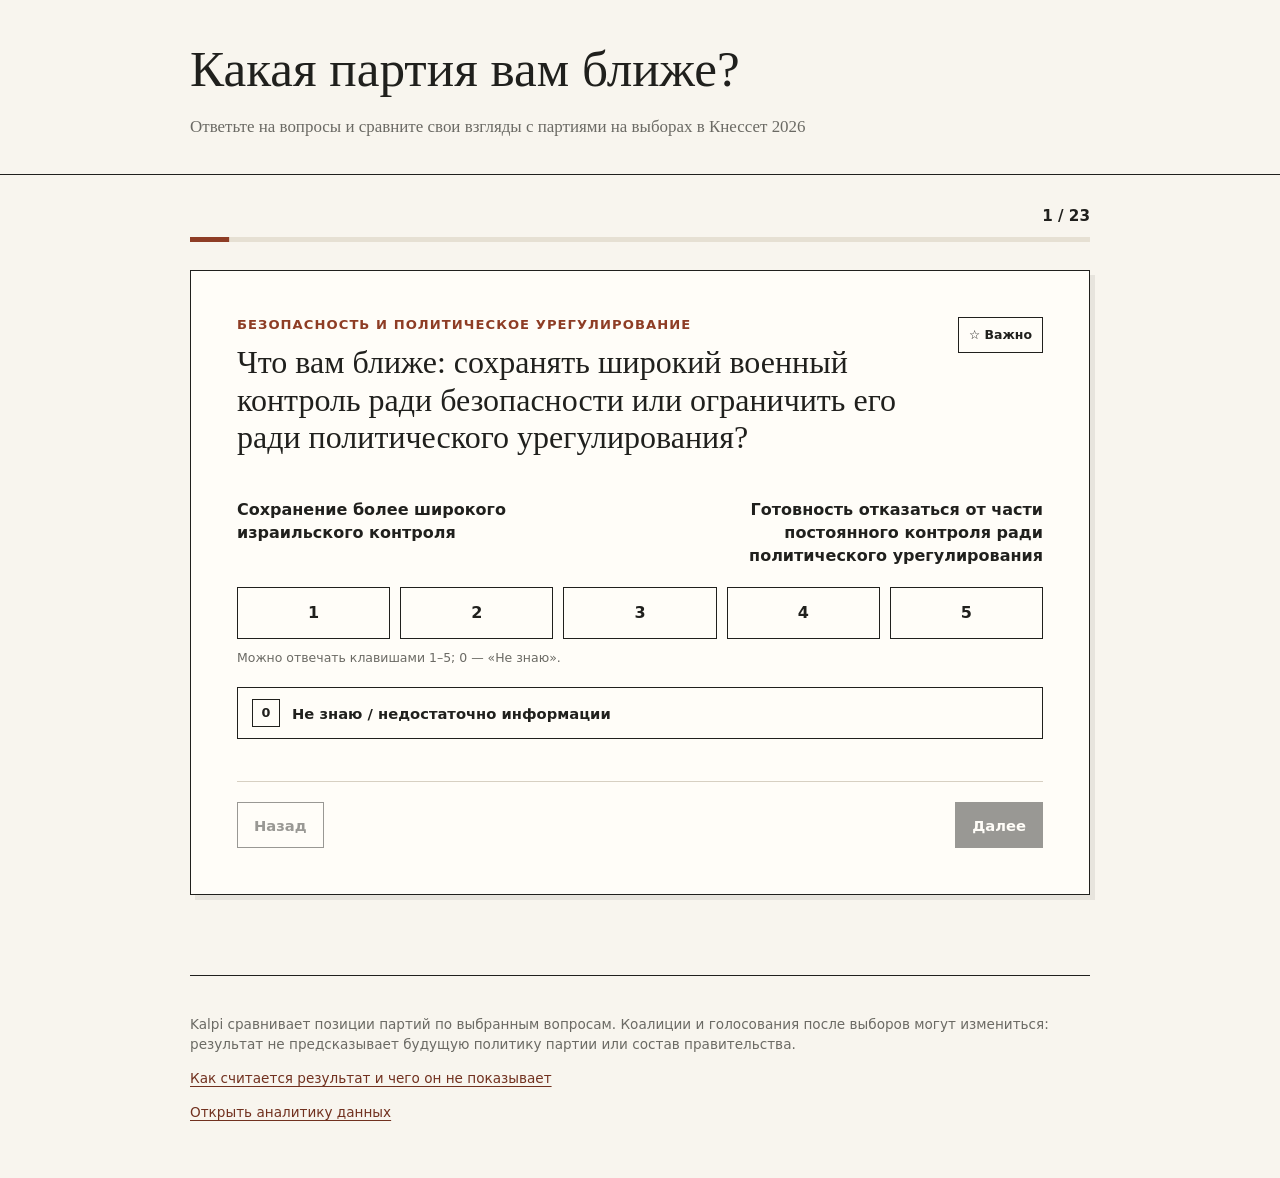
==== index.html @ 41a4c088 "Refine questionnaire layout and allow pre-answer importance marking" ====
<!doctype html>
<html lang="ru" dir="ltr">
<head>
  <meta charset="utf-8">
  <meta name="viewport" content="width=device-width, initial-scale=1">
  <title>Kalpi — политический опросник</title>
  <link rel="stylesheet" href="styles.css">
</head>
<body>
  <header class="site-header">
    <div class="shell">
      <h1 class="questionnaire-hero-title">Какая партия вам ближе?</h1>
      <p class="lede">Ответьте на вопросы и сравните свои взгляды с партиями на выборах в Кнессет 2026</p>
    </div>
  </header>

  <main class="shell">
    <section id="questionnaire" class="questionnaire-panel" aria-label="Опросник">
      <div class="questionnaire-progress">
        <div class="section-heading">
          <p id="progress" class="progress-text" aria-live="polite">1 / 23</p>
        </div>
        <div class="progress-track" aria-hidden="true"><div id="progress-bar"></div></div>
      </div>
      <p id="state-notice" class="notice hidden" role="status"></p>
      <div class="questionnaire-card">
        <div id="question-content"></div>
        <div class="wizard-actions">
          <button id="previous-question" class="secondary" type="button">Назад</button>
          <button id="next-question" class="primary" type="button">Далее</button>
        </div>
      </div>
    </section>

    <section id="results" class="panel hidden" aria-live="polite" tabindex="-1"></section>
    <section id="debug" class="panel hidden" aria-labelledby="debug-title"></section>
    <section id="developer-warnings" class="warning-panel hidden" aria-live="assertive"></section>
  </main>

  <footer class="site-footer shell">
    <p>Kalpi сравнивает позиции партий по выбранным вопросам. Коалиции и голосования после выборов могут измениться: результат не предсказывает будущую политику партии или состав правительства.</p>
    <p><a href="methodology.html">Как считается результат и чего он не показывает</a></p>
    <p><a href="analytics.html">Открыть аналитику данных</a></p>
  </footer>

  <script src="data-loader.js"></script>
  <script src="data-validation.js"></script>
  <script src="scoring.js"></script>
  <script src="analytics.js"></script>
  <script src="questionnaire-state.js"></script>
  <script src="questionnaire-ui.js"></script>
  <script src="results-ui.js"></script>
  <script src="debug-fixture.js"></script>
  <script src="app.js"></script>
</body>
</html>
---- styles.css ----
:root {
  --ink:#20201d;
  --paper:#f8f5ee;
  --surface:#fffdf8;
  --muted:#6b6a64;
  --rule:#d7d0c2;
  --accent:#8e3d25;
  --focus:#155f87;
  --link:#71311f;
  --shadow:rgba(32,32,29,.08);
  --track:#e6e0d3;
  --notice-bg:#f5e8dd;
  --metric-bg:#f4efe5;
  --warning-border:#8f211f;
  --warning-ink:#701b1b;
  --warning-bg:#fff0ed;
  --family-track:#e9e2d5;
  --gate-pass-border:#2e6a4d;
  --gate-pass-bg:#e7f0e9;
  --matrix-header:#efe8da;
  --matrix-negative:#dbe8f2;
  --matrix-neutral:#f1e5b8;
  --matrix-positive:#dce9dc;
  --matrix-missing:#f0ece4;
}
* { box-sizing:border-box; }
html { background:var(--paper); color:var(--ink); font-family:Georgia, 'Times New Roman', serif; }
body { margin:0; min-width:320px; }
button, input, select { font:inherit; }
button { cursor:pointer; }
button:focus-visible, input:focus-visible + label, select:focus-visible, a:focus-visible, summary:focus-visible { outline:3px solid var(--focus); outline-offset:3px; }
.shell { width:min(900px, calc(100% - 32px)); margin-inline:auto; }
.analytics-page main.shell { width:min(1050px, calc(100% - 32px)); }
.site-header { padding:44px 0 34px; border-bottom:1px solid var(--ink); }
.eyebrow, .question-code { margin:0 0 9px; color:var(--accent); font:700 .78rem/1.3 system-ui, sans-serif; letter-spacing:.12em; text-transform:uppercase; }
h1,h2,h3,p { overflow-wrap:anywhere; }
h1 { max-width:760px; margin:0; font-size:clamp(2.2rem, 7vw, 4.8rem); line-height:.97; font-weight:500; }
.questionnaire-hero-title { max-width:none; font-size:clamp(1.45rem, 6.5vw, 3.2rem); white-space:nowrap; overflow-wrap:normal; }
h2 { margin:0; font-size:clamp(1.65rem, 4vw, 2.45rem); font-weight:500; }
h3 { margin:0; font-size:1.15rem; }
.lede { max-width:680px; margin:20px 0 0; color:var(--muted); font-size:1.06rem; line-height:1.55; }
main { padding:32px 0 56px; }
.panel { margin:0 0 24px; padding:clamp(20px, 5vw, 46px); border:1px solid var(--ink); background:var(--surface); box-shadow:5px 5px 0 var(--shadow); }
.questionnaire-panel { margin:0 0 24px; background:transparent; box-shadow:none; }
.questionnaire-progress .progress-track { margin:12px 0 28px; }
.questionnaire-card { padding:clamp(20px, 5vw, 46px); border:1px solid var(--ink); background:var(--surface); box-shadow:5px 5px 0 var(--shadow); }
.hidden { display:none !important; }
.section-heading { display:flex; gap:20px; align-items:start; justify-content:space-between; }
.progress-text { flex:none; margin:0; margin-inline-start:auto; font:700 .95rem system-ui,sans-serif; }
.progress-track { height:5px; margin:22px 0 34px; background:var(--track); }
.progress-track > div { width:100%; height:100%; background:var(--accent); transform:scaleX(var(--progress,0)); transform-origin:left center; transition:transform .18s ease-out; }
.notice { padding:12px; border-inline-start:4px solid var(--accent); background:var(--notice-bg); line-height:1.45; }
.wizard-question fieldset { min-width:0; margin:0; padding:0; border:0; }
.wizard-question legend { width:100%; padding:0; }
.question-heading { display:flex; align-items:start; justify-content:space-between; gap:16px; }
.importance-toggle { flex:none; min-height:36px; padding:7px 10px; border:1px solid var(--ink); color:var(--ink); background:transparent; font:700 .78rem/1 system-ui,sans-serif; white-space:nowrap; }
.importance-toggle[aria-pressed="true"] { color:var(--surface); background:var(--ink); }
.question-title { display:block; margin-bottom:12px; color:var(--accent); font:700 .82rem system-ui,sans-serif; letter-spacing:.08em; text-transform:uppercase; }
.question-prompt { display:block; max-width:760px; font-size:clamp(1.35rem, 3vw, 2rem); line-height:1.18; }
.question-explanation { max-width:720px; margin:18px 0 0; color:var(--muted); line-height:1.55; }
.poles { display:grid; grid-template-columns:1fr 1fr; gap:26px; margin:42px 0 20px; font:600 1rem/1.42 system-ui,sans-serif; }
.poles p { margin:0; }
.poles p:last-child { text-align:end; }
.scale { display:grid; grid-template-columns:repeat(5, 1fr); gap:10px; width:100%; }
.scale-choice, .unknown-radio { position:relative; min-height:52px; }
.scale-choice input, .unknown-radio input { position:absolute; opacity:0; inset:0; }
.scale-choice label { display:grid; place-items:center; width:100%; min-height:52px; border:1px solid var(--ink); background:var(--surface); }
.choice-key { font:700 1rem/1 system-ui,sans-serif; }
.scale-choice input:checked + label { color:var(--surface); background:var(--ink); }
.keyboard-hint { margin:10px 0 0; color:var(--muted); font:.78rem/1.45 system-ui,sans-serif; }
.unknown-choice { margin-top:20px; }
.unknown-radio { display:block; width:100%; min-height:52px; }
.unknown-label { display:flex; align-items:center; gap:12px; width:100%; min-height:52px; padding:10px 14px; border:1px solid var(--ink); font:600 .92rem/1.3 system-ui,sans-serif; }
.unknown-number { display:grid; flex:none; place-items:center; width:28px; height:28px; border:1px solid currentColor; font:700 .8rem/1 system-ui,sans-serif; }
.unknown-radio input:checked + label { color:var(--surface); background:var(--ink); }
.sr-only { position:absolute; width:1px; height:1px; padding:0; margin:-1px; overflow:hidden; clip:rect(0,0,0,0); white-space:nowrap; border:0; }
.wizard-actions { display:flex; justify-content:space-between; gap:12px; margin-top:42px; padding-top:20px; border-top:1px solid var(--rule); }
.primary,.secondary { min-height:46px; padding:10px 16px; border:1px solid var(--ink); font:700 .92rem system-ui,sans-serif; }
.primary { color:var(--surface); background:var(--ink); }
.secondary { color:var(--ink); background:transparent; }
button:disabled { cursor:not-allowed; opacity:.45; }
.data-not-ready-result h2 { margin-bottom:16px; }
.data-not-ready-result > p:not(.eyebrow) { max-width:650px; color:var(--muted); line-height:1.55; }
.completion-metrics { display:grid; grid-template-columns:repeat(3,1fr); gap:12px; margin:28px 0 0; }
.completion-metrics div { padding:14px; border-top:2px solid var(--accent); background:var(--metric-bg); }
.completion-metrics dt { color:var(--muted); font:.76rem system-ui,sans-serif; }
.completion-metrics dd { margin:7px 0 0; font:700 1rem/1.25 system-ui,sans-serif; }
.warning-panel { width:min(900px, calc(100% - 32px)); margin:0 auto 24px; padding:16px; border:2px solid var(--warning-border); color:var(--warning-ink); background:var(--warning-bg); font: .9rem/1.45 system-ui,sans-serif; }
.warning-panel ul { margin-bottom:0; }
#debug details { margin-top:12px; padding-top:12px; border-top:1px solid var(--rule); }
#debug table { width:100%; margin-top:12px; border-collapse:collapse; font: .86rem system-ui,sans-serif; }
#debug th,#debug td { padding:8px; border-bottom:1px solid var(--rule); text-align:start; }
#debug ul { max-height:250px; overflow:auto; font: .82rem/1.4 ui-monospace,SFMono-Regular,Menlo,monospace; }
.site-footer { padding:24px 0 42px; border-top:1px solid var(--ink); color:var(--muted); font:.85rem/1.5 system-ui,sans-serif; }
.header-link,.analytics-link { margin:22px 0 0; font:700 .88rem/1.35 system-ui,sans-serif; }
a { color:var(--link); text-decoration-thickness:1px; text-underline-offset:3px; }
a:hover { color:var(--ink); }
.live-result > h2 { max-width:720px; margin-top:8px; }
.result-score { margin:16px 0 0; color:var(--accent); font:500 clamp(3.2rem, 10vw, 6rem)/.85 Georgia,serif; }
.result-summary { max-width:700px; margin:18px 0 0; color:var(--muted); line-height:1.55; }
.near-ties { margin:30px 0; padding:16px 0; border-block:1px solid var(--rule); }
.near-ties p { margin:8px 0 0; font:600 1rem/1.5 system-ui,sans-serif; }
.result-ranking { margin-top:38px; }
.result-ranking h4 { margin:25px 0 0; color:var(--muted); font:700 .86rem/1.3 system-ui,sans-serif; text-transform:uppercase; letter-spacing:.08em; }
.result-ranking ol { margin:12px 0 0; padding:0; list-style:none; }
.ranking-row { display:grid; grid-template-columns:32px minmax(110px,1fr) 65px 100px 55px; gap:10px; align-items:baseline; padding:10px 0; border-top:1px solid var(--rule); font:.88rem/1.35 system-ui,sans-serif; }
.ranking-row strong { font-size:.96rem; }
.ranking-row-ineligible { color:var(--muted); }
.ranking-place { color:var(--accent); font-weight:700; }
.result-highlights { display:grid; grid-template-columns:1fr 1fr; gap:30px; margin:42px 0; padding-block:20px; border-block:1px solid var(--ink); }
.result-highlights ul { margin:12px 0 0; padding:0; list-style:none; font:.9rem/1.45 system-ui,sans-serif; }
.result-highlights li { padding:7px 0; border-top:1px solid var(--rule); }
.family-profile { margin-top:40px; }
.family-result { padding:22px 0; border-top:1px solid var(--rule); }
.family-result-heading { display:flex; gap:16px; align-items:baseline; justify-content:space-between; }
.family-result-heading strong { color:var(--accent); font:700 1.15rem system-ui,sans-serif; }
.family-result > p { margin:8px 0 0; color:var(--muted); font:.84rem/1.4 system-ui,sans-serif; }
.family-bar { height:9px; margin-top:14px; background:var(--family-track); }
.family-bar span { display:block; width:100%; height:100%; background:var(--accent); transform:scaleX(var(--family-score,0)); transform-origin:left center; transition:transform .18s ease-out; }
.question-evidence { margin-top:12px; padding:12px 0 0; border-top:1px dotted var(--rule); }
.question-evidence summary { cursor:pointer; font:600 .86rem/1.4 system-ui,sans-serif; }
.question-evidence p { max-width:720px; margin:12px 0 0; color:var(--muted); line-height:1.5; }
.evidence-facts { display:grid; grid-template-columns:repeat(5,minmax(0,1fr)); gap:8px; margin:14px 0 0; }
.evidence-facts div { padding:8px; background:var(--metric-bg); }
.evidence-facts dt { color:var(--muted); font:.7rem/1.3 system-ui,sans-serif; }
.evidence-facts dd { margin:4px 0 0; font:700 .82rem/1.3 system-ui,sans-serif; overflow-wrap:anywhere; }
.evidence-sources { font:.84rem/1.5 system-ui,sans-serif; }
.gate-pass,.gate-fail { padding:13px 16px; margin:22px 0; border-inline-start:4px solid; line-height:1.5; }
.gate-pass { border-color:var(--gate-pass-border); background:var(--gate-pass-bg); }
.gate-fail { border-color:var(--warning-border); background:var(--warning-bg); }
.analytics-filters { display:grid; grid-template-columns:repeat(3,minmax(0,1fr)); gap:16px; margin-top:24px; }
.analytics-filters label { display:grid; gap:6px; color:var(--muted); font:700 .78rem/1.3 system-ui,sans-serif; letter-spacing:.04em; }
.analytics-filters select { min-height:42px; padding:8px; border:1px solid var(--ink); color:var(--ink); background:var(--surface); }
.table-scroll { overflow-x:auto; margin-top:24px; border:1px solid var(--rule); }
.analytics-matrix-desktop { display:block; }
.analytics-matrix-mobile { display:none; }
.analytics-matrix-table,.audit-table { width:max-content; min-width:100%; border-collapse:collapse; font:.78rem/1.3 system-ui,sans-serif; }
.analytics-matrix-table th,.analytics-matrix-table td { padding:0; border-bottom:1px solid var(--rule); text-align:start; vertical-align:middle; }
.audit-table th,.audit-table td { padding:8px; border-bottom:1px solid var(--rule); text-align:start; vertical-align:top; }
.analytics-matrix-table thead th { position:sticky; top:0; background:var(--matrix-header); }
.analytics-matrix-table tbody th { position:sticky; inset-inline-start:0; z-index:1; background:var(--surface); min-width:100px; padding:4px 6px; }
.analytics-matrix-desktop .analytics-matrix-table thead th { min-width:30px; padding:3px 0; text-align:center; }
.matrix-cell { display:block; width:30px; min-width:30px; height:30px; min-height:30px; padding:0; border:1px solid var(--ink); color:var(--ink); font-size:.68rem; font-weight:700; line-height:1; }
.analytics-matrix-mobile .analytics-matrix-table tbody th { min-width:150px; max-width:180px; }
.analytics-matrix-mobile .analytics-matrix-table thead th { min-width:44px; max-width:56px; padding:5px 2px; font-size:.68rem; line-height:1.1; writing-mode:vertical-rl; transform:rotate(180deg); }
.analytics-matrix-mobile .matrix-cell { width:30px; min-width:30px; height:30px; min-height:30px; font-size:.72rem; }
.matrix-value-negative { background:var(--matrix-negative); }
.matrix-value-neutral { background:var(--matrix-neutral); }
.matrix-value-positive { background:var(--matrix-positive); }
.matrix-value-missing { color:var(--muted); background:var(--matrix-missing); }
.provenance-grid { display:grid; grid-template-columns:repeat(2,minmax(0,1fr)); gap:28px; margin-top:26px; }
.provenance-grid ul,.source-list { margin:12px 0 0; padding:0; list-style:none; font:.86rem/1.4 system-ui,sans-serif; }
.provenance-grid li { display:flex; justify-content:space-between; gap:16px; padding:7px 0; border-top:1px solid var(--rule); }
.source-list li { padding:8px 0; border-top:1px solid var(--rule); }
.source-list span { color:var(--muted); font-size:.8em; }
@media (max-width:620px) {
  .site-header { padding-top:30px; }
  .panel { padding:20px; }
  .questionnaire-card { padding:20px; }
  .section-heading { gap:12px; }
  .question-heading { gap:10px; }
  .importance-toggle { width:36px; min-height:36px; padding:0; font-size:0; }
  .importance-toggle::first-letter { font-size:1.1rem; }
  .poles { grid-template-columns:1fr; gap:10px; margin-top:30px; }
  .poles p:last-child { text-align:start; }
  .scale { gap:6px; }
  .scale-choice, .scale-choice label { min-height:48px; }
  .completion-metrics { grid-template-columns:1fr; }
  .ranking-row { grid-template-columns:28px minmax(0,1fr) 55px; }
  .ranking-row span:nth-last-child(-n+2) { grid-column:2 / -1; }
  .result-highlights,.provenance-grid { grid-template-columns:1fr; gap:22px; }
  .evidence-facts { grid-template-columns:repeat(2,minmax(0,1fr)); }
  .analytics-filters { grid-template-columns:1fr; }
  .analytics-matrix-desktop { display:none; }
  .analytics-matrix-mobile { display:block; }
}

@media (prefers-reduced-motion: reduce) {
  *, *::before, *::after {
    animation-duration:.01ms !important;
    animation-iteration-count:1 !important;
    transition-duration:.01ms !important;
    scroll-behavior:auto !important;
  }
}
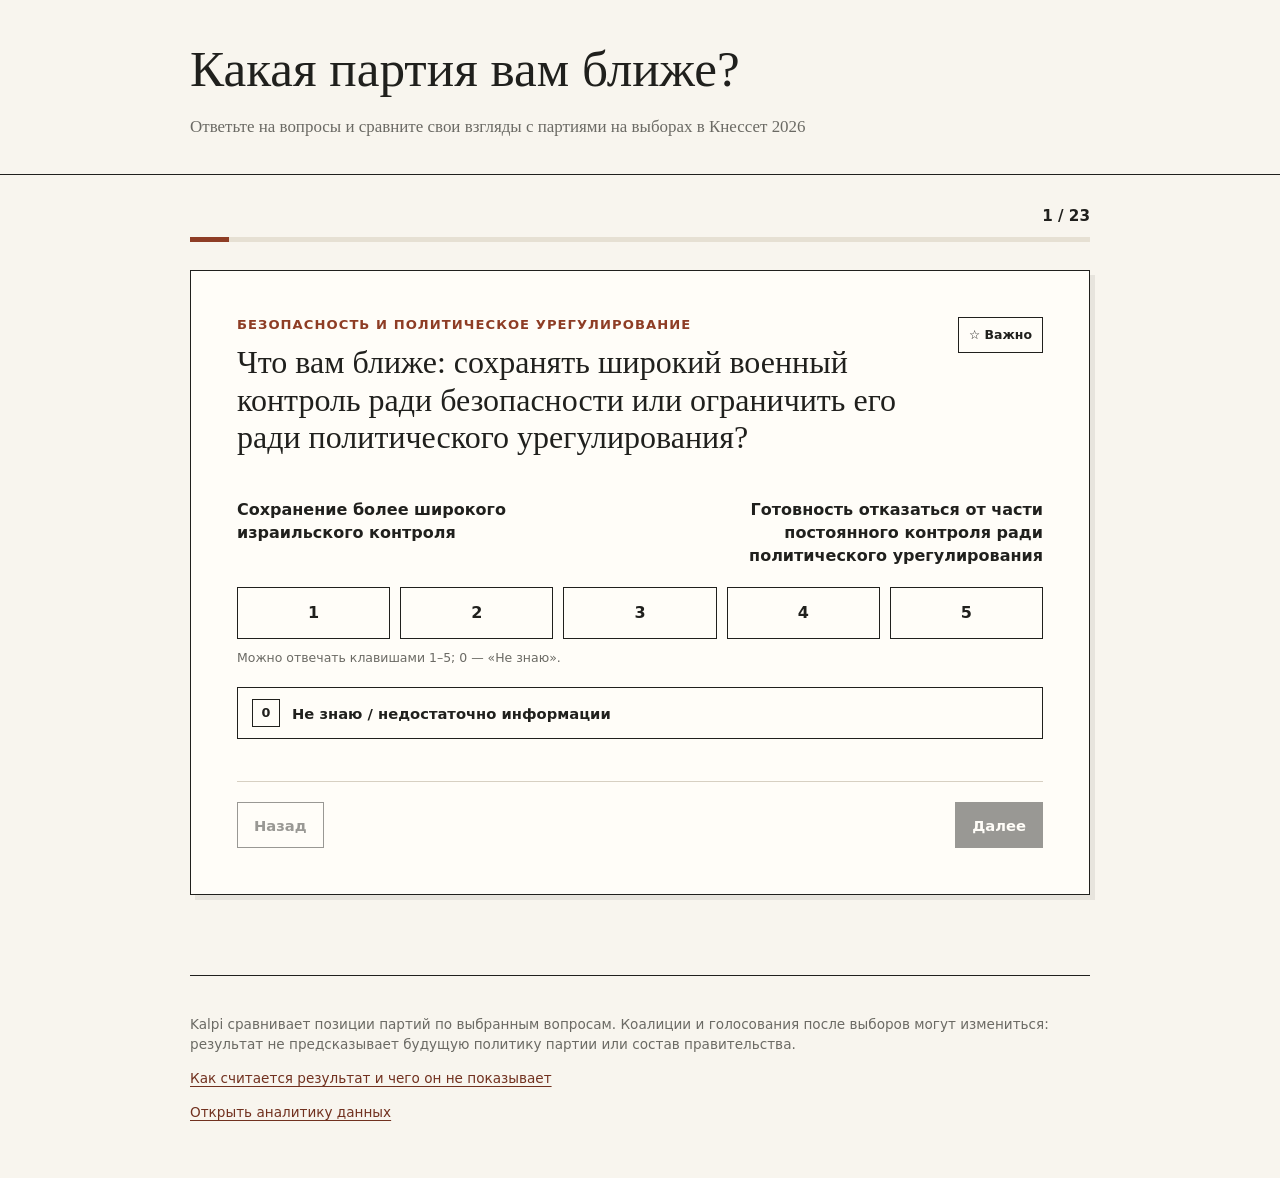
==== commit bf46fff3: "fix: make progress bars CSP-safe" ====
--- a/index.html
+++ b/index.html
@@ -20,7 +20,7 @@
         <div class="section-heading">
           <p id="progress" class="progress-text" aria-live="polite">1 / 23</p>
         </div>
-        <div class="progress-track" aria-hidden="true"><div id="progress-bar"></div></div>
+        <div class="progress-track" aria-hidden="true"><progress id="progress-bar" max="1" value="0"></progress></div>
       </div>
       <p id="state-notice" class="notice hidden" role="status"></p>
       <div class="questionnaire-card">
--- a/styles.css
+++ b/styles.css
@@ -48,7 +48,11 @@
 .section-heading { display:flex; gap:20px; align-items:start; justify-content:space-between; }
 .progress-text { flex:none; margin:0; margin-inline-start:auto; font:700 .95rem system-ui,sans-serif; }
 .progress-track { height:5px; margin:22px 0 34px; background:var(--track); }
-.progress-track > div { width:100%; height:100%; background:var(--accent); transform:scaleX(var(--progress,0)); transform-origin:left center; transition:transform .18s ease-out; }
+.progress-track > progress,
+.family-progress { display:block; width:100%; height:100%; border:0; background:transparent; appearance:none; }
+.progress-track > progress::-webkit-progress-bar { background:var(--track); }
+.progress-track > progress::-webkit-progress-value { background:var(--accent); transition:width .18s ease-out; }
+.progress-track > progress::-moz-progress-bar { background:var(--accent); transition:width .18s ease-out; }
 .notice { padding:12px; border-inline-start:4px solid var(--accent); background:var(--notice-bg); line-height:1.45; }
 .wizard-question fieldset { min-width:0; margin:0; padding:0; border:0; }
 .wizard-question legend { width:100%; padding:0; }
@@ -116,7 +120,9 @@
 .family-result-heading strong { color:var(--accent); font:700 1.15rem system-ui,sans-serif; }
 .family-result > p { margin:8px 0 0; color:var(--muted); font:.84rem/1.4 system-ui,sans-serif; }
 .family-bar { height:9px; margin-top:14px; background:var(--family-track); }
-.family-bar span { display:block; width:100%; height:100%; background:var(--accent); transform:scaleX(var(--family-score,0)); transform-origin:left center; transition:transform .18s ease-out; }
+.family-progress::-webkit-progress-bar { background:var(--family-track); }
+.family-progress::-webkit-progress-value { background:var(--accent); transition:width .18s ease-out; }
+.family-progress::-moz-progress-bar { background:var(--accent); transition:width .18s ease-out; }
 .question-evidence { margin-top:12px; padding:12px 0 0; border-top:1px dotted var(--rule); }
 .question-evidence summary { cursor:pointer; font:600 .86rem/1.4 system-ui,sans-serif; }
 .question-evidence p { max-width:720px; margin:12px 0 0; color:var(--muted); line-height:1.5; }
@@ -161,8 +167,9 @@
   .question-heading { gap:10px; }
   .importance-toggle { width:36px; min-height:36px; padding:0; font-size:0; }
   .importance-toggle::first-letter { font-size:1.1rem; }
-  .poles { grid-template-columns:1fr; gap:10px; margin-top:30px; }
-  .poles p:last-child { text-align:start; }
+  .poles { grid-template-columns:repeat(2,minmax(0,1fr)); gap:14px; margin-top:30px; }
+  .poles p:first-child,.poles p:last-child { grid-column:auto; overflow-wrap:normal; }
+  .poles p:last-child { text-align:end; }
   .scale { gap:6px; }
   .scale-choice, .scale-choice label { min-height:48px; }
   .completion-metrics { grid-template-columns:1fr; }
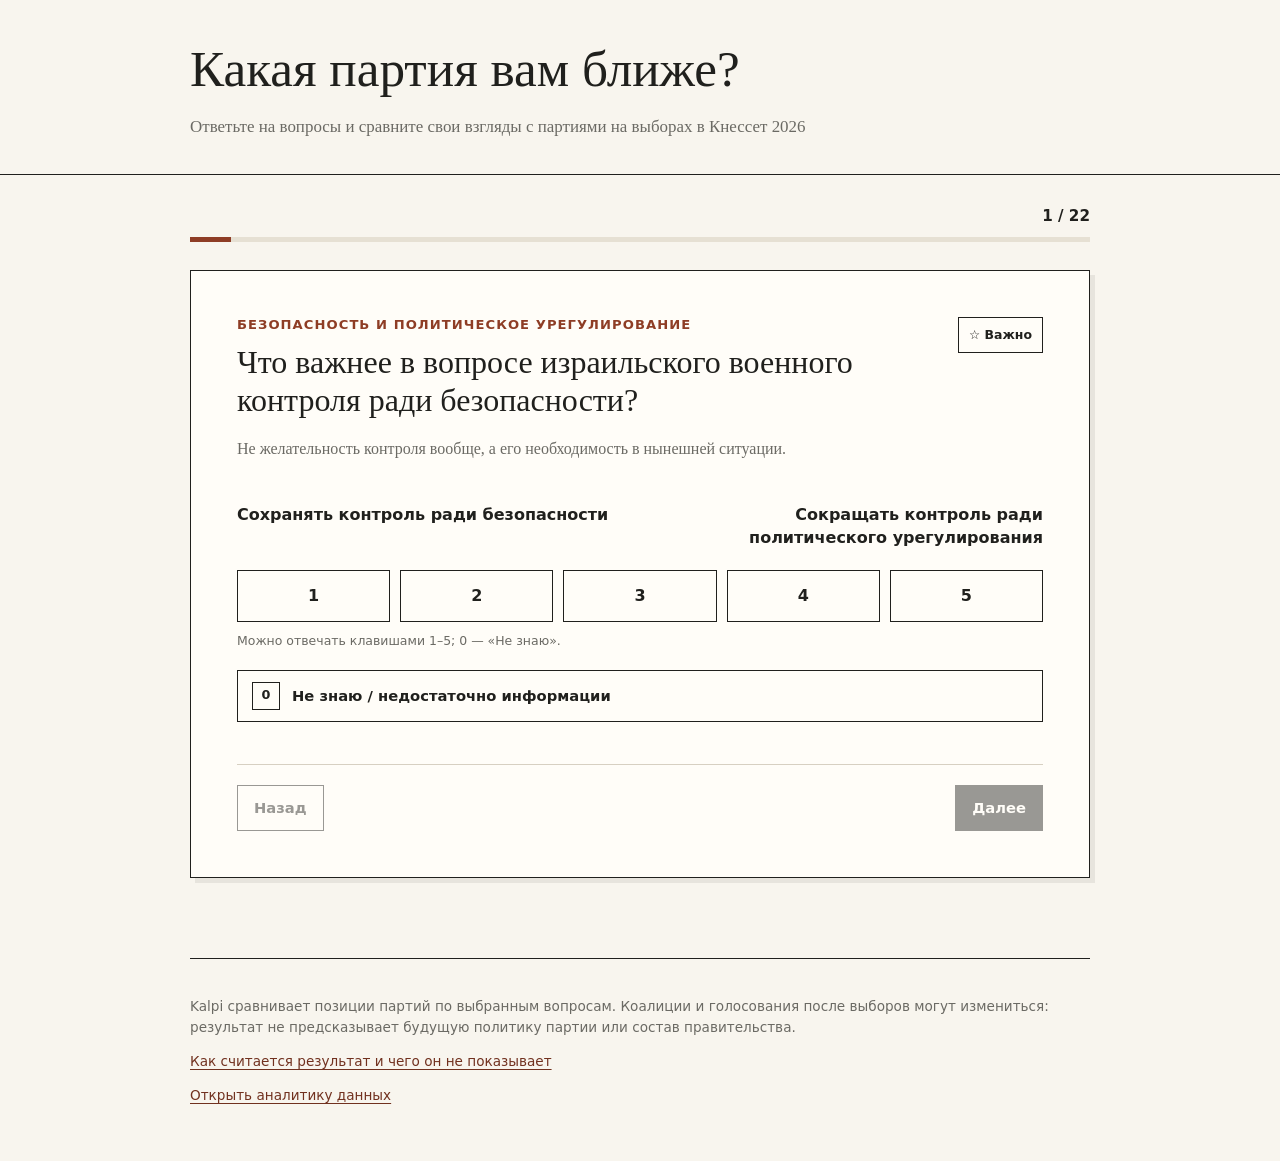
==== commit 4bff0941: "remove 1 question about schools" ====
--- a/index.html
+++ b/index.html
@@ -18,7 +18,7 @@
     <section id="questionnaire" class="questionnaire-panel" aria-label="Опросник">
       <div class="questionnaire-progress">
         <div class="section-heading">
-          <p id="progress" class="progress-text" aria-live="polite">1 / 23</p>
+          <p id="progress" class="progress-text" aria-live="polite">1 / 22</p>
         </div>
         <div class="progress-track" aria-hidden="true"><progress id="progress-bar" max="1" value="0"></progress></div>
       </div>
--- a/styles.css
+++ b/styles.css
@@ -124,7 +124,28 @@
 .family-progress::-webkit-progress-value { background:var(--accent); transition:width .18s ease-out; }
 .family-progress::-moz-progress-bar { background:var(--accent); transition:width .18s ease-out; }
 .question-evidence { margin-top:12px; padding:12px 0 0; border-top:1px dotted var(--rule); }
-.question-evidence summary { cursor:pointer; font:600 .86rem/1.4 system-ui,sans-serif; }
+.question-evidence summary { display:flex; flex-wrap:wrap; align-items:baseline; justify-content:space-between; gap:6px 18px; cursor:pointer; font:600 .86rem/1.4 system-ui,sans-serif; }
+.question-evidence-title { font-size:.98rem; }
+.question-evidence-meta { color:var(--muted); font-size:.78rem; font-weight:500; }
+.question-profile-prompt { max-width:720px; margin:18px 0 0; color:var(--ink) !important; font-size:1.08rem; line-height:1.45 !important; }
+.position-axis { margin:24px 0 4px; padding:16px 0 14px; border-block:1px solid var(--rule); }
+.position-axis-poles { display:grid; grid-template-columns:1fr 1fr; gap:24px; font:.82rem/1.4 system-ui,sans-serif; }
+.position-axis-poles span { display:grid; gap:4px; }
+.position-axis-poles span:last-child { text-align:end; }
+.position-axis-poles b { color:var(--accent); font-size:.7rem; letter-spacing:.07em; text-transform:uppercase; }
+.position-axis-track { display:grid; grid-template-columns:repeat(5,1fr); min-height:42px; margin:10px 0 8px; }
+.position-axis-slot { position:relative; display:flex; align-items:center; justify-content:center; min-width:0; }
+.position-axis-slot::before { content:""; position:absolute; inset-inline:0; top:50%; border-top:1px solid var(--ink); }
+.position-axis-slot:first-child::before { inset-inline-start:50%; }
+.position-axis-slot:last-child::before { inset-inline-end:50%; }
+.position-axis-tick { position:relative; z-index:1; width:9px; height:9px; border:1px solid var(--ink); background:var(--surface); }
+.position-marker { position:relative; z-index:2; display:inline-grid; place-items:center; width:24px; height:24px; border:1px solid var(--ink); color:var(--surface); background:var(--ink); font:700 .72rem/1 system-ui,sans-serif; font-style:normal; }
+.position-marker-party { background:var(--accent); }
+.position-axis-slot .position-marker + .position-marker { margin-inline-start:3px; }
+.position-axis-legend { display:flex; flex-wrap:wrap; gap:8px 20px; color:var(--muted); font:.78rem/1.45 system-ui,sans-serif; }
+.position-axis-legend .position-marker { width:20px; height:20px; margin-inline-end:4px; vertical-align:middle; }
+.evidence-provenance { margin-top:16px; padding-top:12px; border-top:1px solid var(--rule); }
+.evidence-scope { color:var(--ink) !important; font:700 .78rem/1.4 system-ui,sans-serif; }
 .question-evidence p { max-width:720px; margin:12px 0 0; color:var(--muted); line-height:1.5; }
 .evidence-facts { display:grid; grid-template-columns:repeat(5,minmax(0,1fr)); gap:8px; margin:14px 0 0; }
 .evidence-facts div { padding:8px; background:var(--metric-bg); }
@@ -177,6 +198,10 @@
   .ranking-row span:nth-last-child(-n+2) { grid-column:2 / -1; }
   .result-highlights,.provenance-grid { grid-template-columns:1fr; gap:22px; }
   .evidence-facts { grid-template-columns:repeat(2,minmax(0,1fr)); }
+  .question-evidence summary { display:block; }
+  .question-evidence-meta { display:block; margin-top:4px; }
+  .position-axis-poles { gap:12px; font-size:.76rem; }
+  .position-axis-legend { display:grid; gap:8px; }
   .analytics-filters { grid-template-columns:1fr; }
   .analytics-matrix-desktop { display:none; }
   .analytics-matrix-mobile { display:block; }
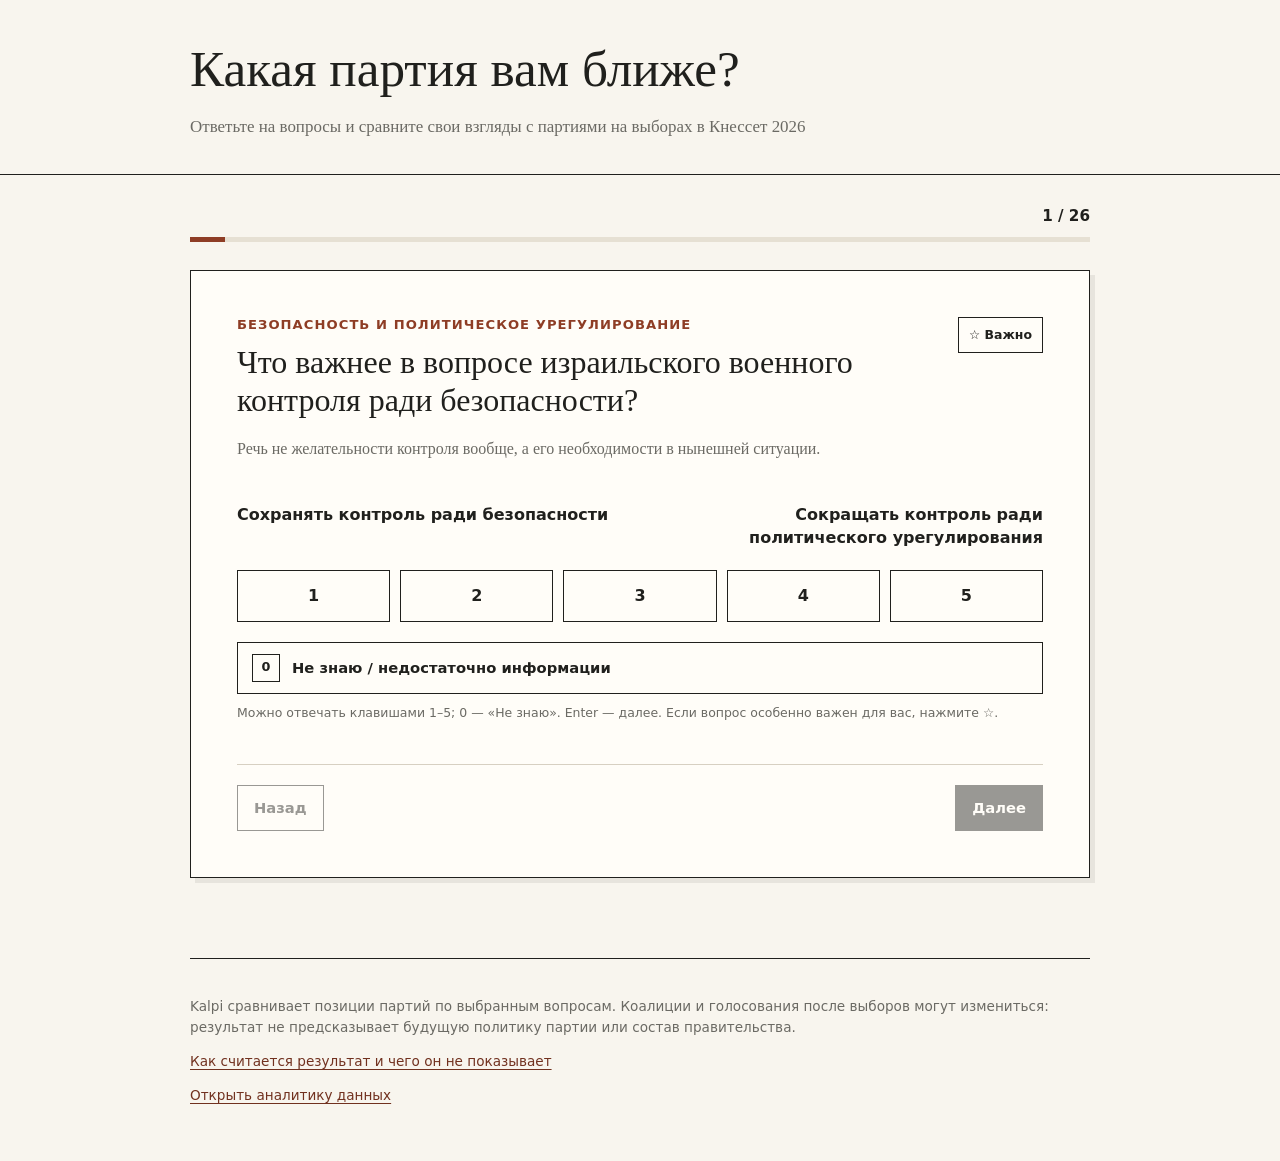
==== commit 5f4ca854: "Update page title for 2026 Knesset party comparison" ====
--- a/index.html
+++ b/index.html
@@ -3,7 +3,7 @@
 <head>
   <meta charset="utf-8">
   <meta name="viewport" content="width=device-width, initial-scale=1">
-  <title>Kalpi — политический опросник</title>
+  <title>Сравни свои взгляды с партиями Израиля на выборах в Кнессет 2026</title>
   <link rel="stylesheet" href="styles.css">
 </head>
 <body>
--- a/styles.css
+++ b/styles.css
@@ -84,7 +84,7 @@
 .secondary { color:var(--ink); background:transparent; }
 button:disabled { cursor:not-allowed; opacity:.45; }
 .data-not-ready-result h2 { margin-bottom:16px; }
-.data-not-ready-result > p:not(.eyebrow) { max-width:650px; color:var(--muted); line-height:1.55; }
+.data-not-ready-result > p { max-width:650px; color:var(--muted); line-height:1.55; }
 .completion-metrics { display:grid; grid-template-columns:repeat(3,1fr); gap:12px; margin:28px 0 0; }
 .completion-metrics div { padding:14px; border-top:2px solid var(--accent); background:var(--metric-bg); }
 .completion-metrics dt { color:var(--muted); font:.76rem system-ui,sans-serif; }
@@ -102,19 +102,27 @@
 .live-result > h2 { max-width:720px; margin-top:8px; }
 .result-score { margin:16px 0 0; color:var(--accent); font:500 clamp(3.2rem, 10vw, 6rem)/.85 Georgia,serif; }
 .result-summary { max-width:700px; margin:18px 0 0; color:var(--muted); line-height:1.55; }
-.near-ties { margin:30px 0; padding:16px 0; border-block:1px solid var(--rule); }
-.near-ties p { margin:8px 0 0; font:600 1rem/1.5 system-ui,sans-serif; }
 .result-ranking { margin-top:38px; }
+.ranking-note { margin:8px 0 0; color:var(--muted); font:.82rem/1.45 system-ui,sans-serif; }
 .result-ranking h4 { margin:25px 0 0; color:var(--muted); font:700 .86rem/1.3 system-ui,sans-serif; text-transform:uppercase; letter-spacing:.08em; }
 .result-ranking ol { margin:12px 0 0; padding:0; list-style:none; }
 .ranking-row { display:grid; grid-template-columns:32px minmax(110px,1fr) 65px 100px 55px; gap:10px; align-items:baseline; padding:10px 0; border-top:1px solid var(--rule); font:.88rem/1.35 system-ui,sans-serif; }
 .ranking-row strong { font-size:.96rem; }
 .ranking-row-ineligible { color:var(--muted); }
 .ranking-place { color:var(--accent); font-weight:700; }
-.result-highlights { display:grid; grid-template-columns:1fr 1fr; gap:30px; margin:42px 0; padding-block:20px; border-block:1px solid var(--ink); }
-.result-highlights ul { margin:12px 0 0; padding:0; list-style:none; font:.9rem/1.45 system-ui,sans-serif; }
-.result-highlights li { padding:7px 0; border-top:1px solid var(--rule); }
 .family-profile { margin-top:40px; }
+.family-profile-details { margin-top:40px; border-top:2px solid var(--accent); }
+.result-disclosure-summary { display:flex; align-items:baseline; justify-content:space-between; gap:18px; padding:20px 0 0; cursor:pointer; list-style:none; font:700 clamp(1.45rem, 3vw, 2rem)/1.15 Georgia,serif; }
+.result-disclosure-summary::-webkit-details-marker { display:none; }
+.result-disclosure-summary::after { content:"＋"; flex:none; color:var(--accent); font:400 1.8rem/1 system-ui,sans-serif; }
+.result-disclosure-label { max-width:680px; }
+.result-disclosure-action { flex:none; color:var(--muted); font:700 .72rem/1.25 system-ui,sans-serif; letter-spacing:.04em; text-transform:uppercase; }
+.family-profile-details[open] .result-disclosure-summary::after,
+.priority-picker[open] .result-disclosure-summary::after { content:"−"; }
+.family-profile-body { margin-top:16px; }
+.family-profile-body > h3 { margin-top:8px; }
+.profile-intro { max-width:700px; margin:8px 0 0; color:var(--muted); font:.84rem/1.45 system-ui,sans-serif; }
+.profile-subheading { margin-top:42px !important; padding-top:20px; border-top:1px solid var(--ink); }
 .family-result { padding:22px 0; border-top:1px solid var(--rule); }
 .family-result-heading { display:flex; gap:16px; align-items:baseline; justify-content:space-between; }
 .family-result-heading strong { color:var(--accent); font:700 1.15rem system-ui,sans-serif; }
@@ -152,6 +160,23 @@
 .evidence-facts dt { color:var(--muted); font:.7rem/1.3 system-ui,sans-serif; }
 .evidence-facts dd { margin:4px 0 0; font:700 .82rem/1.3 system-ui,sans-serif; overflow-wrap:anywhere; }
 .evidence-sources { font:.84rem/1.5 system-ui,sans-serif; }
+.priority-picker { margin-top:40px; border-top:2px solid var(--accent); }
+.priority-picker-summary { align-items:center; }
+.priority-picker-body { margin-top:20px; }
+.priority-picker-copy { max-width:700px; margin:8px 0 16px; color:var(--muted); font:.84rem/1.45 system-ui,sans-serif; }
+.priority-picker-tools { display:flex; align-items:center; justify-content:space-between; gap:16px; margin-bottom:10px; color:var(--muted); font:.78rem/1.4 system-ui,sans-serif; }
+.priority-expand { padding:6px 9px; border:1px solid var(--ink); color:var(--ink); background:transparent; font:700 .72rem/1.1 system-ui,sans-serif; }
+.priority-question-list { display:grid; grid-template-columns:repeat(2,minmax(0,1fr)); gap:0 26px; border-top:1px solid var(--rule); }
+.priority-question { min-width:0; padding:10px 0 9px; border-bottom:1px solid var(--rule); }
+.priority-question-heading { display:grid; grid-template-columns:minmax(0,1fr) auto; gap:9px; align-items:start; }
+.priority-question-title { margin:0; font:700 .84rem/1.3 system-ui,sans-serif; }
+.priority-question-answer { margin:3px 0 0; color:var(--muted); font:.76rem/1.35 system-ui,sans-serif; }
+.priority-question-toggle { min-width:32px; min-height:32px; padding:5px 7px; border:1px solid var(--ink); color:var(--ink); background:transparent; font:700 1rem/1 system-ui,sans-serif; }
+.priority-question-toggle[aria-pressed="true"] { color:var(--surface); background:var(--ink); }
+.priority-context-toggle { margin-top:5px; padding:0; border:0; color:var(--accent); background:transparent; font:700 .66rem/1.2 system-ui,sans-serif; }
+.priority-question-prompt { max-width:700px; margin:8px 0 0; padding-inline-start:9px; border-inline-start:2px solid var(--accent); font-size:.92rem; line-height:1.4; }
+.priority-picker-footer { display:flex; align-items:center; justify-content:space-between; gap:16px; margin-top:17px; padding-top:15px; border-top:1px solid var(--ink); }
+.priority-picker-status { min-height:18px; margin:0; color:var(--muted); font:.78rem/1.4 system-ui,sans-serif; }
 .gate-pass,.gate-fail { padding:13px 16px; margin:22px 0; border-inline-start:4px solid; line-height:1.5; }
 .gate-pass { border-color:var(--gate-pass-border); background:var(--gate-pass-bg); }
 .gate-fail { border-color:var(--warning-border); background:var(--warning-bg); }
@@ -202,9 +227,13 @@
   .question-evidence-meta { display:block; margin-top:4px; }
   .position-axis-poles { gap:12px; font-size:.76rem; }
   .position-axis-legend { display:grid; gap:8px; }
+  .priority-question-list { grid-template-columns:1fr; }
+  .priority-picker-tools,.priority-picker-footer { display:block; }
+  .priority-picker-tools button,.priority-picker-footer button { margin-top:9px; }
   .analytics-filters { grid-template-columns:1fr; }
   .analytics-matrix-desktop { display:none; }
   .analytics-matrix-mobile { display:block; }
+  .desktop-keyboard-hint { display:none; }
 }
 
 @media (prefers-reduced-motion: reduce) {
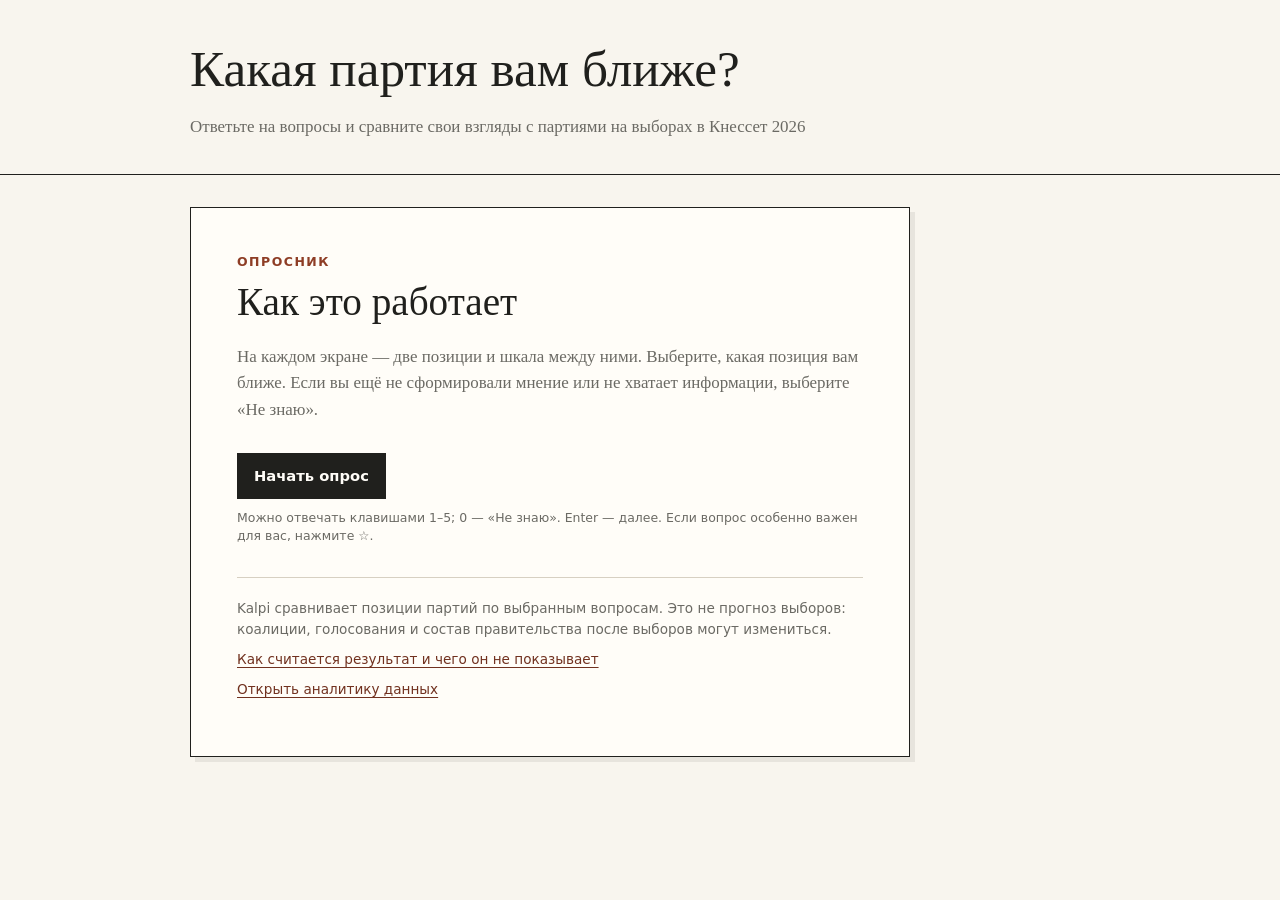
==== commit a50965ae: "Add introductory screen before questionnaire" ====
--- a/index.html
+++ b/index.html
@@ -15,7 +15,20 @@
   </header>
 
   <main class="shell">
-    <section id="questionnaire" class="questionnaire-panel" aria-label="Опросник">
+    <section id="questionnaire-intro" class="panel questionnaire-intro" aria-labelledby="questionnaire-intro-title">
+      <p class="eyebrow">Опросник</p>
+      <h2 id="questionnaire-intro-title">Как это работает</h2>
+      <p class="lede">На каждом экране — две позиции и шкала между ними. Выберите, какая позиция вам ближе. Если вы ещё не сформировали мнение или не хватает информации, выберите «Не знаю».</p>
+      <div class="intro-actions"><button id="start-questionnaire" class="primary" type="button">Начать опрос</button></div>
+      <p class="keyboard-hint">Можно отвечать клавишами 1–5; 0 — «Не знаю».<span class="desktop-keyboard-hint"> Enter — далее.</span> Если вопрос особенно важен для вас, нажмите ☆.</p>
+      <div class="intro-note">
+        <p>Kalpi сравнивает позиции партий по выбранным вопросам. Это не прогноз выборов: коалиции, голосования и состав правительства после выборов могут измениться.</p>
+        <p><a href="methodology.html">Как считается результат и чего он не показывает</a></p>
+        <p><a href="analytics.html">Открыть аналитику данных</a></p>
+      </div>
+    </section>
+
+    <section id="questionnaire" class="questionnaire-panel hidden" aria-label="Опросник">
       <div class="questionnaire-progress">
         <div class="section-heading">
           <p id="progress" class="progress-text" aria-live="polite">1 / 22</p>
@@ -37,12 +50,6 @@
     <section id="developer-warnings" class="warning-panel hidden" aria-live="assertive"></section>
   </main>
 
-  <footer class="site-footer shell">
-    <p>Kalpi сравнивает позиции партий по выбранным вопросам. Коалиции и голосования после выборов могут измениться: результат не предсказывает будущую политику партии или состав правительства.</p>
-    <p><a href="methodology.html">Как считается результат и чего он не показывает</a></p>
-    <p><a href="analytics.html">Открыть аналитику данных</a></p>
-  </footer>
-
   <script src="data-loader.js"></script>
   <script src="data-validation.js"></script>
   <script src="scoring.js"></script>
--- a/styles.css
+++ b/styles.css
@@ -41,6 +41,10 @@
 .lede { max-width:680px; margin:20px 0 0; color:var(--muted); font-size:1.06rem; line-height:1.55; }
 main { padding:32px 0 56px; }
 .panel { margin:0 0 24px; padding:clamp(20px, 5vw, 46px); border:1px solid var(--ink); background:var(--surface); box-shadow:5px 5px 0 var(--shadow); }
+.questionnaire-intro { max-width:720px; }
+.intro-actions { margin-top:30px; }
+.intro-note { max-width:680px; margin-top:32px; padding-top:20px; border-top:1px solid var(--rule); color:var(--muted); font:.85rem/1.5 system-ui,sans-serif; }
+.intro-note p { margin:0 0 10px; }
 .questionnaire-panel { margin:0 0 24px; background:transparent; box-shadow:none; }
 .questionnaire-progress .progress-track { margin:12px 0 28px; }
 .questionnaire-card { padding:clamp(20px, 5vw, 46px); border:1px solid var(--ink); background:var(--surface); box-shadow:5px 5px 0 var(--shadow); }
@@ -95,8 +99,6 @@
 #debug table { width:100%; margin-top:12px; border-collapse:collapse; font: .86rem system-ui,sans-serif; }
 #debug th,#debug td { padding:8px; border-bottom:1px solid var(--rule); text-align:start; }
 #debug ul { max-height:250px; overflow:auto; font: .82rem/1.4 ui-monospace,SFMono-Regular,Menlo,monospace; }
-.site-footer { padding:24px 0 42px; border-top:1px solid var(--ink); color:var(--muted); font:.85rem/1.5 system-ui,sans-serif; }
-.header-link,.analytics-link { margin:22px 0 0; font:700 .88rem/1.35 system-ui,sans-serif; }
 a { color:var(--link); text-decoration-thickness:1px; text-underline-offset:3px; }
 a:hover { color:var(--ink); }
 .live-result > h2 { max-width:720px; margin-top:8px; }
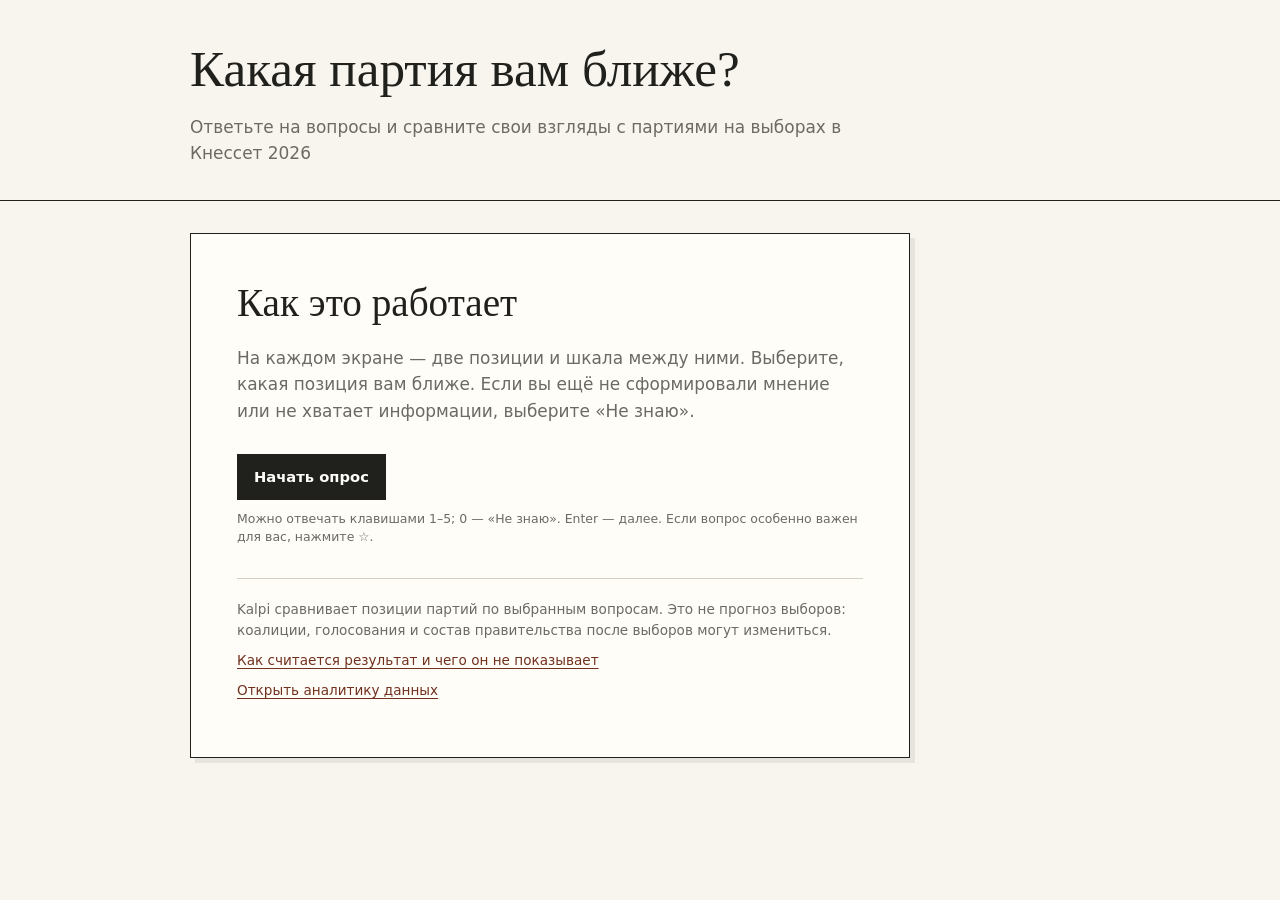
==== commit c2997a77: "Refine typography and simplify questionnaire intro" ====
--- a/index.html
+++ b/index.html
@@ -16,7 +16,6 @@
 
   <main class="shell">
     <section id="questionnaire-intro" class="panel questionnaire-intro" aria-labelledby="questionnaire-intro-title">
-      <p class="eyebrow">Опросник</p>
       <h2 id="questionnaire-intro-title">Как это работает</h2>
       <p class="lede">На каждом экране — две позиции и шкала между ними. Выберите, какая позиция вам ближе. Если вы ещё не сформировали мнение или не хватает информации, выберите «Не знаю».</p>
       <div class="intro-actions"><button id="start-questionnaire" class="primary" type="button">Начать опрос</button></div>
--- a/styles.css
+++ b/styles.css
@@ -24,7 +24,7 @@
   --matrix-missing:#f0ece4;
 }
 * { box-sizing:border-box; }
-html { background:var(--paper); color:var(--ink); font-family:Georgia, 'Times New Roman', serif; }
+html { background:var(--paper); color:var(--ink); font-family:system-ui, sans-serif; font-kerning:normal; }
 body { margin:0; min-width:320px; }
 button, input, select { font:inherit; }
 button { cursor:pointer; }
@@ -34,6 +34,7 @@
 .site-header { padding:44px 0 34px; border-bottom:1px solid var(--ink); }
 .eyebrow, .question-code { margin:0 0 9px; color:var(--accent); font:700 .78rem/1.3 system-ui, sans-serif; letter-spacing:.12em; text-transform:uppercase; }
 h1,h2,h3,p { overflow-wrap:anywhere; }
+h1,h2,.result-score,.result-disclosure-summary { font-family:Georgia, 'Times New Roman', serif; }
 h1 { max-width:760px; margin:0; font-size:clamp(2.2rem, 7vw, 4.8rem); line-height:.97; font-weight:500; }
 .questionnaire-hero-title { max-width:none; font-size:clamp(1.45rem, 6.5vw, 3.2rem); white-space:nowrap; overflow-wrap:normal; }
 h2 { margin:0; font-size:clamp(1.65rem, 4vw, 2.45rem); font-weight:500; }
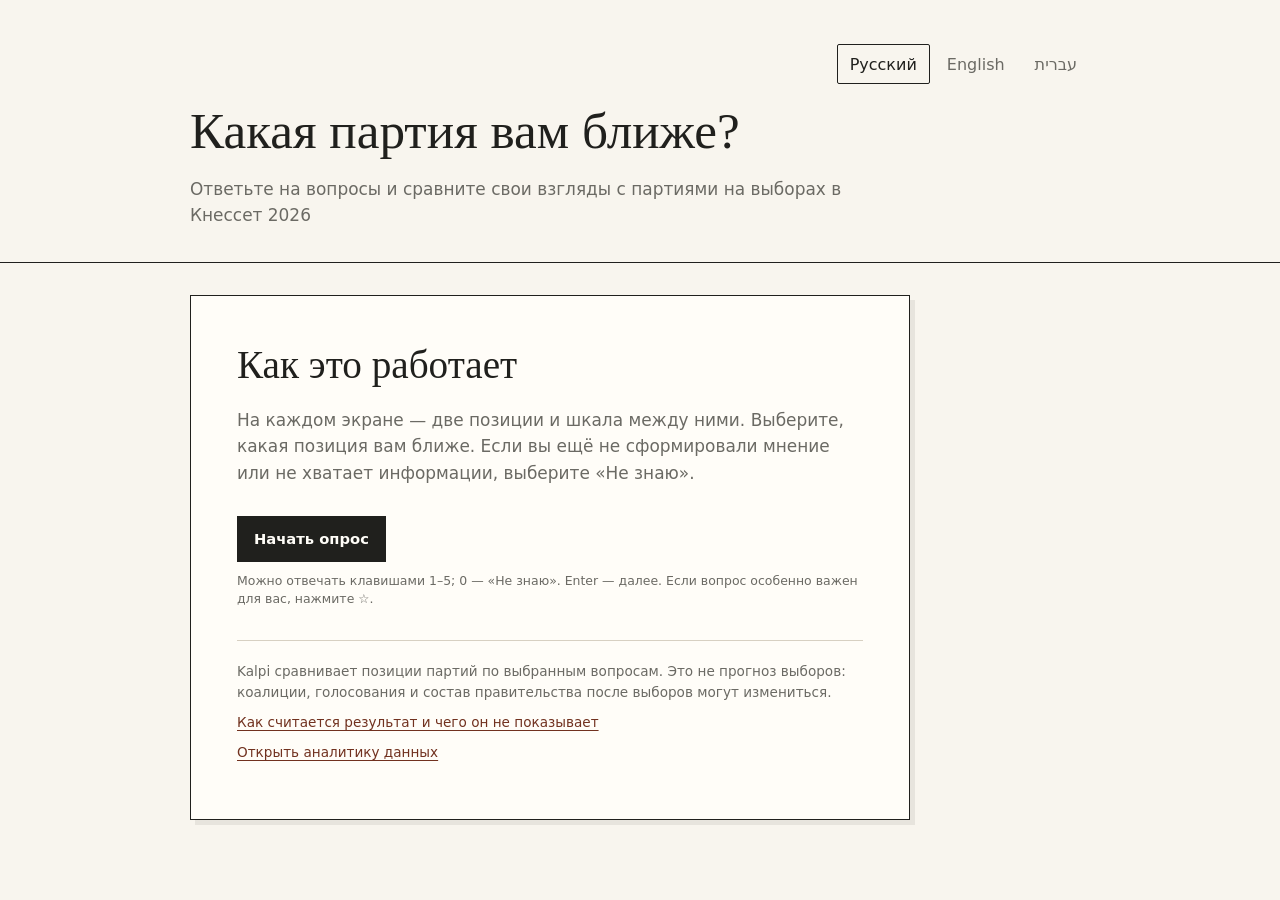
==== commit 4e6c129b: "Add English and Hebrew site localization with persistent language switching" ====
--- a/index.html
+++ b/index.html
@@ -3,31 +3,33 @@
 <head>
   <meta charset="utf-8">
   <meta name="viewport" content="width=device-width, initial-scale=1">
-  <title>Сравни свои взгляды с партиями Израиля на выборах в Кнессет 2026</title>
-  <link rel="stylesheet" href="styles.css">
+  <title data-i18n="Сравни свои взгляды с партиями Израиля на выборах в Кнессет 2026">Сравни свои взгляды с партиями Израиля на выборах в Кнессет 2026</title>
+  <link rel="stylesheet" href="styles.css?v=20260906-languages">
+  <script src="i18n.js?v=20260906-languages"></script>
+  <script src="language-ui.js?v=20260906-languages"></script>
 </head>
 <body>
   <header class="site-header">
     <div class="shell">
-      <h1 class="questionnaire-hero-title">Какая партия вам ближе?</h1>
-      <p class="lede">Ответьте на вопросы и сравните свои взгляды с партиями на выборах в Кнессет 2026</p>
+      <h1 class="questionnaire-hero-title" data-i18n="Какая партия вам ближе?">Какая партия вам ближе?</h1>
+      <p class="lede" data-i18n="Ответьте на вопросы и сравните свои взгляды с партиями на выборах в Кнессет 2026">Ответьте на вопросы и сравните свои взгляды с партиями на выборах в Кнессет 2026</p>
     </div>
   </header>
 
   <main class="shell">
     <section id="questionnaire-intro" class="panel questionnaire-intro" aria-labelledby="questionnaire-intro-title">
-      <h2 id="questionnaire-intro-title">Как это работает</h2>
-      <p class="lede">На каждом экране — две позиции и шкала между ними. Выберите, какая позиция вам ближе. Если вы ещё не сформировали мнение или не хватает информации, выберите «Не знаю».</p>
-      <div class="intro-actions"><button id="start-questionnaire" class="primary" type="button">Начать опрос</button></div>
-      <p class="keyboard-hint">Можно отвечать клавишами 1–5; 0 — «Не знаю».<span class="desktop-keyboard-hint"> Enter — далее.</span> Если вопрос особенно важен для вас, нажмите ☆.</p>
+      <h2 id="questionnaire-intro-title" data-i18n="Как это работает">Как это работает</h2>
+      <p class="lede" data-i18n="На каждом экране — две позиции и шкала между ними. Выберите, какая позиция вам ближе. Если вы ещё не сформировали мнение или не хватает информации, выберите «Не знаю».">На каждом экране — две позиции и шкала между ними. Выберите, какая позиция вам ближе. Если вы ещё не сформировали мнение или не хватает информации, выберите «Не знаю».</p>
+      <div class="intro-actions"><button id="start-questionnaire" class="primary" type="button" data-i18n="Начать опрос" disabled>Начать опрос</button></div>
+      <p class="keyboard-hint"><span data-i18n="Можно отвечать клавишами 1–5; 0 — «Не знаю».">Можно отвечать клавишами 1–5; 0 — «Не знаю».</span> <span class="desktop-keyboard-hint" data-i18n="Enter — далее.">Enter — далее.</span> <span data-i18n="Если вопрос особенно важен для вас, нажмите ☆.">Если вопрос особенно важен для вас, нажмите ☆.</span></p>
       <div class="intro-note">
-        <p>Kalpi сравнивает позиции партий по выбранным вопросам. Это не прогноз выборов: коалиции, голосования и состав правительства после выборов могут измениться.</p>
-        <p><a href="methodology.html">Как считается результат и чего он не показывает</a></p>
-        <p><a href="analytics.html">Открыть аналитику данных</a></p>
+        <p data-i18n="Kalpi сравнивает позиции партий по выбранным вопросам. Это не прогноз выборов: коалиции, голосования и состав правительства после выборов могут измениться.">Kalpi сравнивает позиции партий по выбранным вопросам. Это не прогноз выборов: коалиции, голосования и состав правительства после выборов могут измениться.</p>
+        <p><a href="methodology.html" data-i18n="Как считается результат и чего он не показывает">Как считается результат и чего он не показывает</a></p>
+        <p><a href="analytics.html" data-i18n="Открыть аналитику данных">Открыть аналитику данных</a></p>
       </div>
     </section>
 
-    <section id="questionnaire" class="questionnaire-panel hidden" aria-label="Опросник">
+    <section id="questionnaire" class="questionnaire-panel hidden" aria-label="Опросник" data-i18n-aria-label="Опросник">
       <div class="questionnaire-progress">
         <div class="section-heading">
           <p id="progress" class="progress-text" aria-live="polite">1 / 22</p>
@@ -38,8 +40,8 @@
       <div class="questionnaire-card">
         <div id="question-content"></div>
         <div class="wizard-actions">
-          <button id="previous-question" class="secondary" type="button">Назад</button>
-          <button id="next-question" class="primary" type="button">Далее</button>
+          <button id="previous-question" class="secondary" type="button" data-i18n="Назад">Назад</button>
+          <button id="next-question" class="primary" type="button" data-i18n="Далее">Далее</button>
         </div>
       </div>
     </section>
@@ -49,14 +51,14 @@
     <section id="developer-warnings" class="warning-panel hidden" aria-live="assertive"></section>
   </main>
 
-  <script src="data-loader.js"></script>
-  <script src="data-validation.js"></script>
-  <script src="scoring.js"></script>
-  <script src="analytics.js"></script>
-  <script src="questionnaire-state.js"></script>
-  <script src="questionnaire-ui.js"></script>
-  <script src="results-ui.js"></script>
-  <script src="debug-fixture.js"></script>
-  <script src="app.js"></script>
+  <script src="data-loader.js?v=20260906-languages"></script>
+  <script src="data-validation.js?v=20260906-languages"></script>
+  <script src="scoring.js?v=20260906-languages"></script>
+  <script src="analytics.js?v=20260906-languages"></script>
+  <script src="questionnaire-state.js?v=20260906-languages"></script>
+  <script src="questionnaire-ui.js?v=20260906-languages"></script>
+  <script src="results-ui.js?v=20260906-languages"></script>
+  <script src="debug-fixture.js?v=20260906-languages"></script>
+  <script src="app.js?v=20260906-languages"></script>
 </body>
 </html>
--- a/styles.css
+++ b/styles.css
@@ -32,6 +32,22 @@
 .shell { width:min(900px, calc(100% - 32px)); margin-inline:auto; }
 .analytics-page main.shell { width:min(1050px, calc(100% - 32px)); }
 .site-header { padding:44px 0 34px; border-bottom:1px solid var(--ink); }
+.language-switcher { display:flex; flex-wrap:wrap; justify-content:flex-end; gap:4px; margin-bottom:22px; }
+.language-switcher button { min-height:40px; padding:8px 12px; color:var(--muted); background:transparent; border:1px solid transparent; border-radius:2px; }
+.language-switcher button[aria-pressed="true"] { color:var(--ink); border-color:var(--ink); }
+.language-switcher button:hover { background:var(--metric-bg); }
+[lang="en"] .questionnaire-hero-title { white-space:normal; }
+[lang="he"] h1, [lang="he"] h2, [lang="he"] .result-disclosure-summary { font-family:Arial, sans-serif; line-height:1.2; }
+[lang="he"] .questionnaire-hero-title { white-space:normal; }
+[lang="he"] .question-title { letter-spacing:normal; }
+/* Answer values and shortcuts retain their physical left-to-right meaning in every language. */
+.poles, .scale, .position-axis-poles, .position-axis-track, .progress-text { direction:ltr; }
+[dir="rtl"] .poles p, [dir="rtl"] .position-axis-poles > span { direction:rtl; }
+[dir="rtl"] .poles p:first-child, [dir="rtl"] .position-axis-poles > span:first-child { text-align:left; }
+[dir="rtl"] .poles p:last-child, [dir="rtl"] .position-axis-poles > span:last-child { text-align:right; }
+.ranking-row > span, .evidence-facts dd, .completion-metrics dd { unicode-bidi:plaintext; }
+.source-list a, .evidence-sources a { unicode-bidi:plaintext; }
+.matrix-cell { direction:ltr; }
 .eyebrow, .question-code { margin:0 0 9px; color:var(--accent); font:700 .78rem/1.3 system-ui, sans-serif; letter-spacing:.12em; text-transform:uppercase; }
 h1,h2,h3,p { overflow-wrap:anywhere; }
 h1,h2,.result-score,.result-disclosure-summary { font-family:Georgia, 'Times New Roman', serif; }
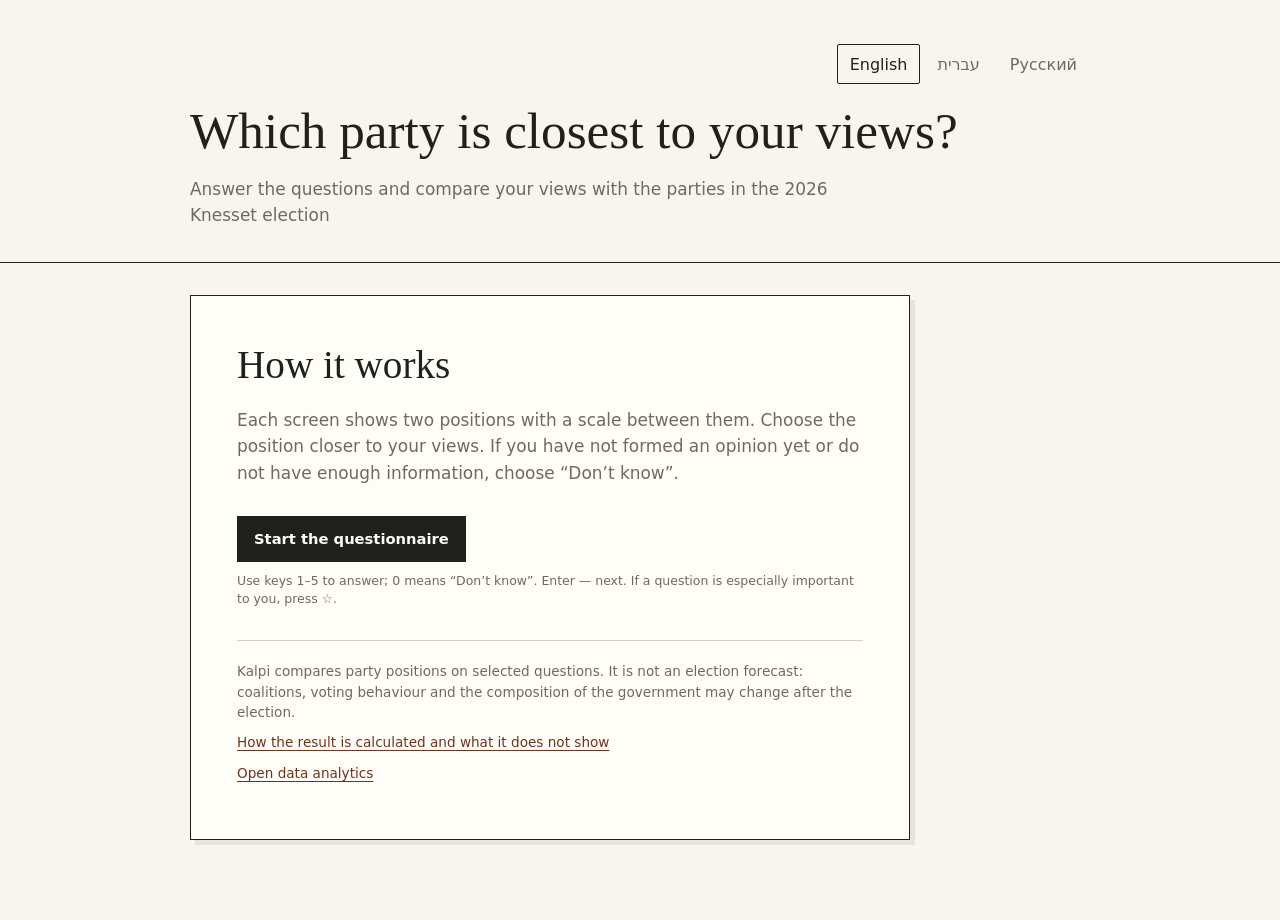
==== commit 629cff6f: "Default site language to English and add localized share metadata" ====
--- a/index.html
+++ b/index.html
@@ -1,12 +1,24 @@
 <!doctype html>
-<html lang="ru" dir="ltr">
+<html lang="en" dir="ltr">
 <head>
   <meta charset="utf-8">
   <meta name="viewport" content="width=device-width, initial-scale=1">
-  <title data-i18n="Сравни свои взгляды с партиями Израиля на выборах в Кнессет 2026">Сравни свои взгляды с партиями Израиля на выборах в Кнессет 2026</title>
-  <link rel="stylesheet" href="styles.css?v=20260906-languages">
-  <script src="i18n.js?v=20260906-languages"></script>
-  <script src="language-ui.js?v=20260906-languages"></script>
+  <meta name="description" content="Answer the questions and compare your views with the parties in the 2026 Knesset election">
+  <meta property="og:type" content="website">
+  <meta property="og:site_name" content="Kalpi">
+  <meta property="og:title" content="Compare your views with Israel’s parties in the 2026 Knesset election">
+  <meta property="og:description" content="Answer the questions and compare your views with the parties in the 2026 Knesset election">
+  <meta property="og:locale" content="en_US">
+  <meta property="og:locale:alternate" content="he_IL">
+  <meta property="og:locale:alternate" content="ru_RU">
+  <meta name="twitter:card" content="summary">
+  <meta name="twitter:title" content="Compare your views with Israel’s parties in the 2026 Knesset election">
+  <meta name="twitter:description" content="Answer the questions and compare your views with the parties in the 2026 Knesset election">
+  <title data-i18n="Сравни свои взгляды с партиями Израиля на выборах в Кнессет 2026">Compare your views with Israel’s parties in the 2026 Knesset election</title>
+  <link rel="stylesheet" href="styles.css?v=20260906-default-en">
+  <script src="i18n.js?v=20260906-default-en"></script>
+  <script src="share-metadata.js?v=20260906-default-en"></script>
+  <script src="language-ui.js?v=20260906-default-en"></script>
 </head>
 <body>
   <header class="site-header">
